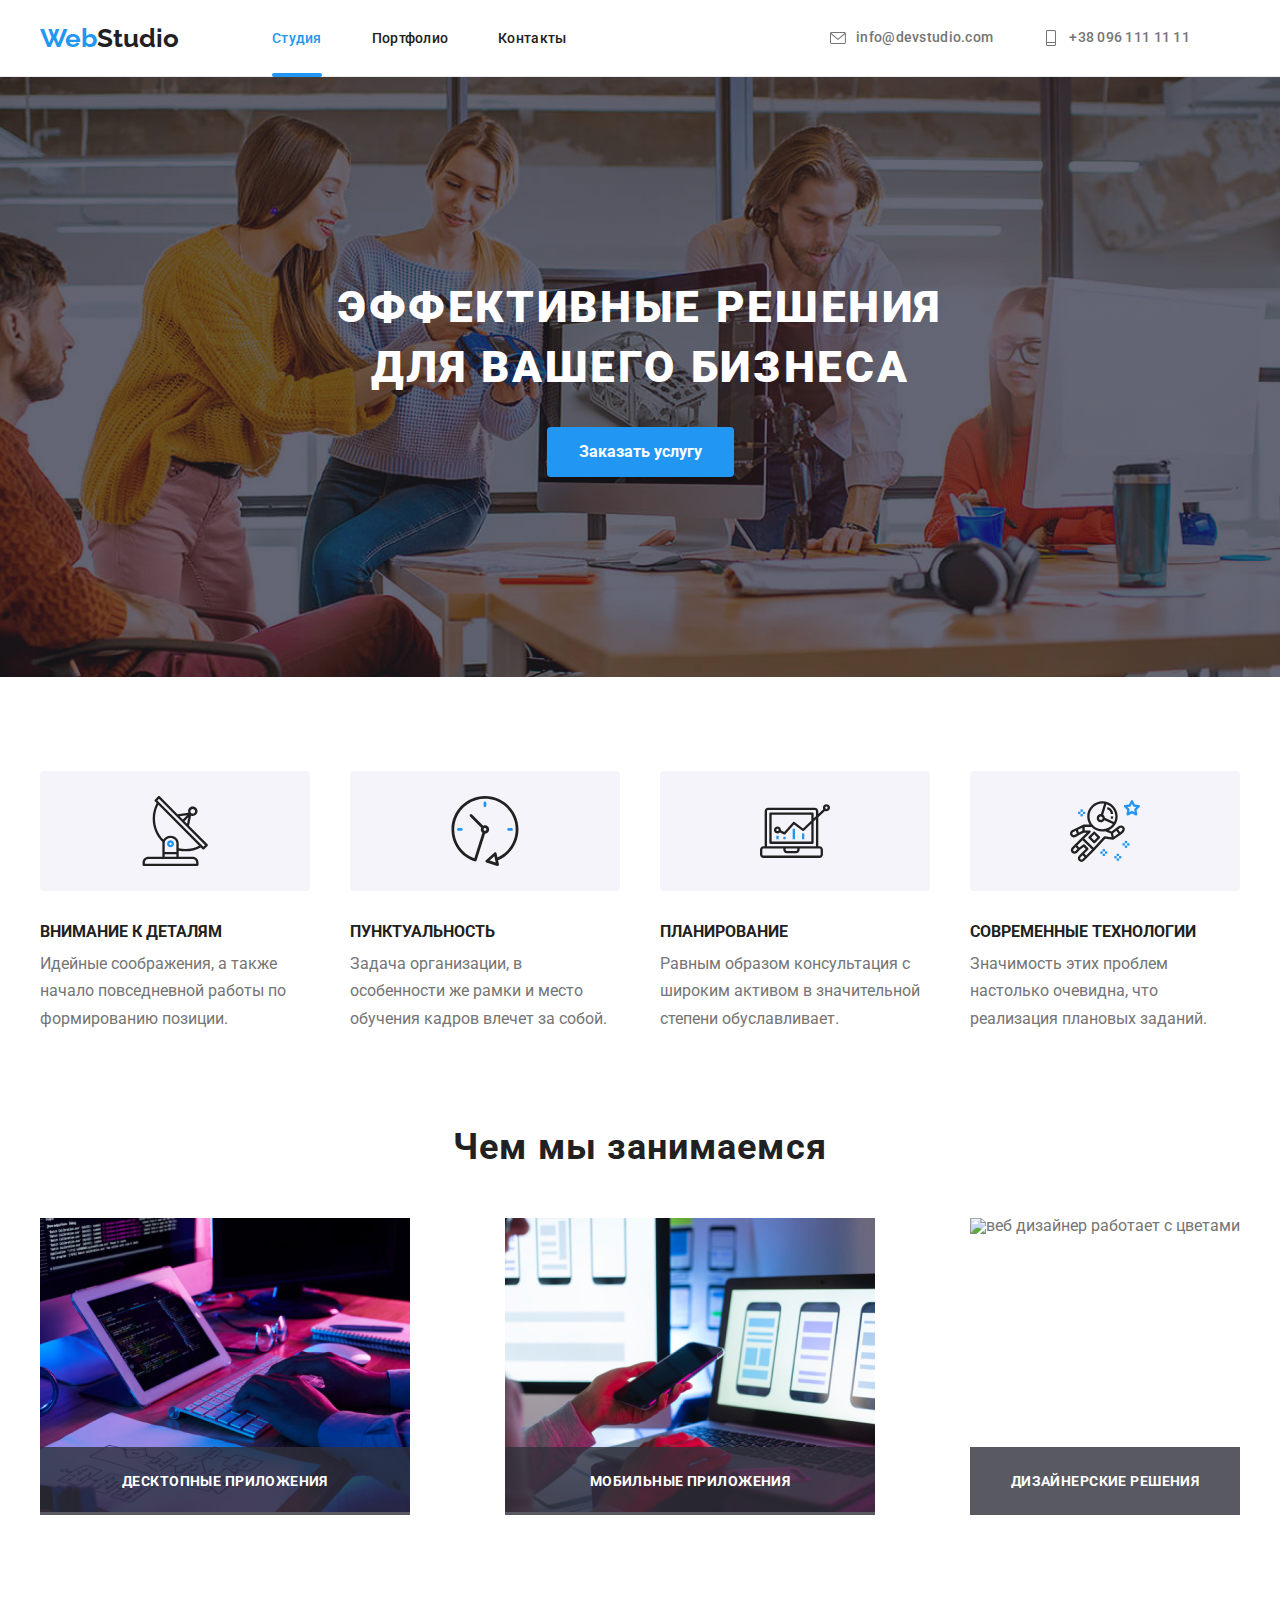
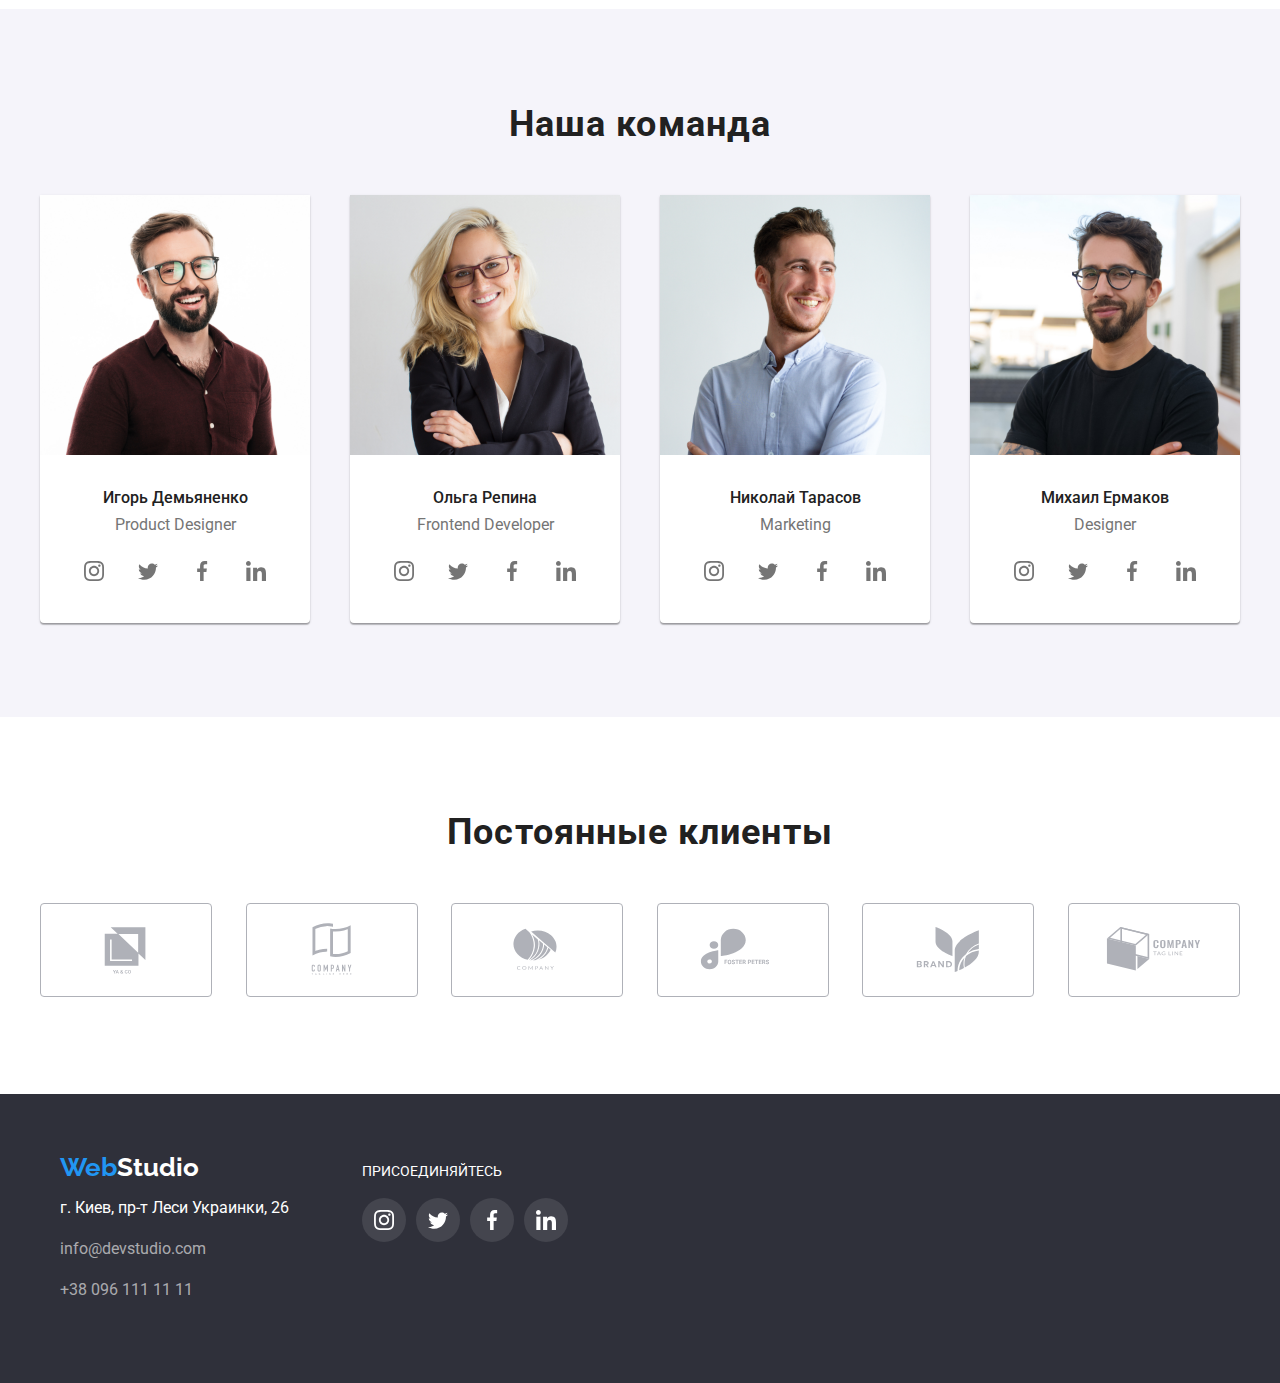
==== index.html @ e2811677 "Initial commit" ====
<!DOCTYPE html>
<html lang="ru">
  <head>
    <meta charset="UTF-8" />
    <meta name="viewport" content="width=device-width, initial-scale=1.0" />
    <title>WebStudio</title>
    <link rel="stylesheet" href="./css/reset.css" />
    <link rel="stylesheet" href="./css/style.css" />
    <link
      href="https://fonts.googleapis.com/css2?family=Raleway:wght@700&display=swap"
      rel="stylesheet"
    />
    <link
      href="https://fonts.googleapis.com/css2?family=Roboto:wght@400;500;700;900&display=swap"
      rel="stylesheet"
    />
  </head>
  <body>
    <!--  HEADER -->
    <header class="header">
      <div class="container">
        <nav class="navigation">
          <a href="./index.html" class="logo"
            >Web<span class="logo-header">Studio</span></a
          >
          <ul class="navigation-menu">
            <li class="menu-item underline">
              <a href="./index.html" class="navigation-menu-link active"
                >Студия</a
              >
            </li>
            <li class="menu-item">
              <a href="./portfolio.html" class="navigation-menu-link"
                >Портфолио</a
              >
            </li>
            <li class="menu-item">
              <a href="" class="navigation-menu-link">Контакты</a>
            </li>
          </ul>
        </nav>
        <div class="contacts">
          <a href="mailto:info@devstudio.com" class="contacts-link">
            <svg class="header-icon">
              <use href="./images/svg/icon/icon.svg#icon-mail"></use>
            </svg>
            info@devstudio.com</a
          >
          <a href="tel:+38 096 111 11 11" class="contacts-link">
            <svg class="header-icon">
              <use href="./images/svg/icon/icon.svg#icon-phone"></use>
            </svg>
            +38 096 111 11 11</a
          >
        </div>
      </div>
    </header>
    <!-- Герой с кнопкой -->
    <main class="main">
      <section class="section-hero">
        <div class="container">
          <h1 class="hero-text">Эффективные решения для вашего бизнеса</h1>
          <button type="button" class="button-hero" data-modal-open>
            Заказать услугу
          </button>
          <div class="backdrop is-hidden" data-modal>
            <div class="modal">
              <div class="modal-close" data-modal-close></div>
            </div>
          </div>
        </div>
      </section>
      <!-- Особенности -->
      <section class="section">
        <div class="container features">
          <h2 class="hide-text">Особенности</h2>
          <ul class="features-list">
            <li class="features-list-item">
              <svg class="features-icon">
                <use
                  href="./images/svg/features/fetures.svg#icon-Anthena"
                ></use>
              </svg>
              <h3 class="features-title">Внимание к деталям</h3>
              <p class="features-text">
                Идейные соображения, а также начало повседневной работы по
                формированию позиции.
              </p>
            </li>
            <li class="features-list-item">
              <svg class="features-icon">
                <use href="./images/svg/features/fetures.svg#icon-clock"></use>
              </svg>
              <h3 class="features-title">Пунктуальность</h3>
              <p class="features-text">
                Задача организации, в особенности же рамки и место обучения
                кадров влечет за собой.
              </p>
            </li>
            <li class="features-list-item">
              <svg class="features-icon">
                <use
                  href="./images/svg/features/fetures.svg#icon-diagram"
                ></use>
              </svg>
              <h3 class="features-title">Планирование</h3>
              <p class="features-text">
                Равным образом консультация с широким активом в значительной
                степени обуславливает.
              </p>
            </li>
            <li class="features-list-item">
              <svg class="features-icon">
                <use
                  href="./images/svg/features/fetures.svg#icon-astronaut"
                ></use>
              </svg>
              <h3 class="features-title">Современные технологии</h3>
              <p class="features-text">
                Значимость этих проблем настолько очевидна, что реализация
                плановых заданий.
              </p>
            </li>
          </ul>
        </div>
      </section>
      <!-- Чем мы занимаемся (3 фото) -->
      <section class="section-business">
        <div class="container">
          <h2 class="section-name">Чем мы занимаемся</h2>
          <ul class="business">
            <li class="business-img">
              <img
                src="./images/Programer.jpg"
                alt="идёт работа програмиста"
                width="370"
              />
              <p class="business-img-design">Десктопные приложения</p>
            </li>
            <li class="business-img">
              <img
                src="./images/UI UX.jpg"
                alt="разработка мобильныx приложений"
                width="370"
              />
              <p class="business-img-design">Мобильные приложения</p>
            </li>
            <li class="business-img">
              <img
                src="./images/веб-дизайн.jpg"
                alt="веб дизайнер работaет с цветами"
                width="370"
              />
              <p class="business-img-design">Дизайнерские решения</p>
            </li>
          </ul>
        </div>
      </section>
      <!-- Наша Команда -->
      <section class="section-team">
        <div class="container">
          <h2 class="section-name">Наша команда</h2>
          <ul class="our-team-list">
            <li class="our-team-item">
              <img
                src="./images/ПростоИгорь.jpg"
                alt="Игорь, продакт дизайнер"
                width="270"
              />
              <div class="our-team-block">
                <h3 class="team-name">Игорь Демьяненко</h3>
                <p>Product Designer</p>
                <ul class="social">
                  <li class="social__item">
                    <a class="social__link" href="#">
                      <svg class="social__icon" width="20" height="20">
                        <use
                          href="./images/svg/socials/socials.svg#icon-inst"
                        ></use>
                      </svg>
                    </a>
                  </li>
                  <li class="social__item">
                    <a class="social__link" href="#">
                      <svg class="social__icon" width="20" height="20">
                        <use
                          href="./images/svg/socials/socials.svg#icon-twit"
                        ></use>
                      </svg>
                    </a>
                  </li>
                  <li class="social__item">
                    <a class="social__link" href="#">
                      <svg class="social__icon" width="20" height="20">
                        <use
                          href="./images/svg/socials/socials.svg#icon-fb"
                        ></use>
                      </svg>
                    </a>
                  </li>
                  <li class="social__item">
                    <a class="social__link" href="#">
                      <svg class="social__icon" width="20" height="20">
                        <use
                          href="./images/svg/socials/socials.svg#icon-in"
                        ></use>
                      </svg>
                    </a>
                  </li>
                </ul>
              </div>
            </li>
            <li class="our-team-item">
              <img
                src="./images/Репина.jpg"
                alt="Ольга, фронтенд разработчик"
                width="270"
              />
              <div class="our-team-block">
                <h3 class="team-name">Ольга Репина</h3>
                <p>Frontend Developer</p>
                <ul class="social">
                  <li class="social__item">
                    <a class="social__link" href="#">
                      <svg class="social__icon" width="20" height="20">
                        <use
                          href="./images/svg/socials/socials.svg#icon-inst"
                        ></use>
                      </svg>
                    </a>
                  </li>
                  <li class="social__item">
                    <a class="social__link" href="#">
                      <svg class="social__icon" width="20" height="20">
                        <use
                          href="./images/svg/socials/socials.svg#icon-twit"
                        ></use>
                      </svg>
                    </a>
                  </li>
                  <li class="social__item">
                    <a class="social__link" href="#">
                      <svg class="social__icon" width="20" height="20">
                        <use
                          href="./images/svg/socials/socials.svg#icon-fb"
                        ></use>
                      </svg>
                    </a>
                  </li>
                  <li class="social__item">
                    <a class="social__link" href="#">
                      <svg class="social__icon" width="20" height="20">
                        <use
                          href="./images/svg/socials/socials.svg#icon-in"
                        ></use>
                      </svg>
                    </a>
                  </li>
                </ul>
              </div>
            </li>
            <li class="our-team-item">
              <img
                src="./images/Тарасов.jpg"
                alt="Николай, маркетолог"
                width="270"
              />
              <div class="our-team-block">
                <h3 class="team-name">Николай Тарасов</h3>
                <p>Marketing</p>
                <ul class="social">
                  <li class="social__item">
                    <a class="social__link" href="#">
                      <svg class="social__icon" width="20" height="20">
                        <use
                          href="./images/svg/socials/socials.svg#icon-inst"
                        ></use>
                      </svg>
                    </a>
                  </li>
                  <li class="social__item">
                    <a class="social__link" href="#">
                      <svg class="social__icon" width="20" height="20">
                        <use
                          href="./images/svg/socials/socials.svg#icon-twit"
                        ></use>
                      </svg>
                    </a>
                  </li>
                  <li class="social__item">
                    <a class="social__link" href="#">
                      <svg class="social__icon" width="20" height="20">
                        <use
                          href="./images/svg/socials/socials.svg#icon-fb"
                        ></use>
                      </svg>
                    </a>
                  </li>
                  <li class="social__item">
                    <a class="social__link" href="#">
                      <svg class="social__icon" width="20" height="20">
                        <use
                          href="./images/svg/socials/socials.svg#icon-in"
                        ></use>
                      </svg>
                    </a>
                  </li>
                </ul>
              </div>
            </li>
            <li class="our-team-item">
              <img
                src="./images/Ерамков.jpg"
                alt="Михаил, дизайнер"
                width="270"
              />
              <div class="our-team-block">
                <h3 class="team-name">Михаил Ермаков</h3>
                <p>Designer</p>
                <ul class="social">
                  <li class="social__item">
                    <a class="social__link" href="#">
                      <svg class="social__icon" width="20" height="20">
                        <use
                          href="./images/svg/socials/socials.svg#icon-inst"
                        ></use>
                      </svg>
                    </a>
                  </li>
                  <li class="social__item">
                    <a class="social__link" href="#">
                      <svg class="social__icon" width="20" height="20">
                        <use
                          href="./images/svg/socials/socials.svg#icon-twit"
                        ></use>
                      </svg>
                    </a>
                  </li>
                  <li class="social__item">
                    <a class="social__link" href="#">
                      <svg class="social__icon" width="20" height="20">
                        <use
                          href="./images/svg/socials/socials.svg#icon-fb"
                        ></use>
                      </svg>
                    </a>
                  </li>
                  <li class="social__item">
                    <a class="social__link" href="#">
                      <svg class="social__icon" width="20" height="20">
                        <use
                          href="./images/svg/socials/socials.svg#icon-in"
                        ></use>
                      </svg>
                    </a>
                  </li>
                </ul>
              </div>
            </li>
          </ul>
        </div>
      </section>

      <!-- Clients -->

      <section class="clients">
        <div class="container">
          <h2 class="section-name">Постоянные клиенты</h2>
          <ul class="clients-list">
            <li class="clients-item">
              <svg class="clients-icon" width="106" height="60">
                <use href="./images/svg/clients/clients.svg#icon-logo-1"></use>
              </svg>
            </li>
            <li class="clients-item">
              <svg class="clients-icon" width="106" height="60">
                <use href="./images/svg/clients/clients.svg#icon-logo-2"></use>
              </svg>
            </li>
            <li class="clients-item">
              <svg class="clients-icon" width="106" height="60">
                <use href="./images/svg/clients/clients.svg#icon-logo-3"></use>
              </svg>
            </li>
            <li class="clients-item">
              <svg class="clients-icon" width="106" height="60">
                <use href="./images/svg/clients/clients.svg#icon-logo-4"></use>
              </svg>
            </li>
            <li class="clients-item">
              <svg class="clients-icon" width="106" height="60">
                <use href="./images/svg/clients/clients.svg#icon-logo-5"></use>
              </svg>
            </li>
            <li class="clients-item">
              <svg class="clients-icon" width="106" height="60">
                <use href="./images/svg/clients/clients.svg#icon-logo-6"></use>
              </svg>
            </li>
          </ul>
        </div>
      </section>
    </main>

    <!-- FOOTER -->
    <footer class="footer">
      <div class="container">
        <div class="footer__insider">
          <div class="footer-addresses">
            <a href="./index.html" class="logo"
              >Web<span class="logo-footer">Studio</span></a
            >
            <address>
              <ul>
                <li>
                  <a href="" class="footer-address"
                    >г. Киев, пр-т Леси Украинки, 26</a
                  >
                  <br />
                </li>
                <li>
                  <a href="mailto:info@devstudio.com" class="footer-contacts"
                    >info@devstudio.com</a
                  >
                  <br />
                </li>
                <li>
                  <a href="tel:+38 096 111 11 11" class="footer-contacts"
                    >+38 096 111 11 11</a
                  >
                  <br />
                </li>
              </ul>
            </address>
          </div>
          <div class="footer-socials">
            <p class="footer-social-text">Присоединяйтесь</p>
            <ul class="social">
              <li class="social__item social__item--footer">
                <a class="social__link social__link--footer" href="#">
                  <svg
                    class="social__icon social__icon--footer"
                    width="20"
                    height="20"
                  >
                    <use
                      href="./images/svg/socials/socials.svg#icon-inst"
                    ></use>
                  </svg>
                </a>
              </li>
              <li class="social__item social__item--footer">
                <a class="social__link social__link--footer" href="#">
                  <svg
                    class="social__icon social__icon--footer"
                    width="20"
                    height="20"
                  >
                    <use
                      href="./images/svg/socials/socials.svg#icon-twit"
                    ></use>
                  </svg>
                </a>
              </li>
              <li class="social__item social__item--footer">
                <a class="social__link social__link--footer" href="#">
                  <svg
                    class="social__icon social__icon--footer"
                    width="20"
                    height="20"
                  >
                    <use href="./images/svg/socials/socials.svg#icon-fb"></use>
                  </svg>
                </a>
              </li>
              <li class="social__item social__item--footer">
                <a class="social__link social__link--footer" href="#">
                  <svg
                    class="social__icon social__icon--footer"
                    width="20"
                    height="20"
                  >
                    <use href="./images/svg/socials/socials.svg#icon-in"></use>
                  </svg>
                </a>
              </li>
            </ul>
          </div>
        </div>
      </div>
    </footer>

    <script src="./js/modal.js"></script>
  </body>
</html>
---- css/style.css ----
/* Сохраняем палитру цветов */

:root {
  --primary-text-color: #757575;
  --title-text-color: #212121;
  --accent-color: #2196f3;
  --background-color: #2f303a;
  --background-team-color: rgba(245, 244, 250, 1);
  --primary-white-color: #ffffff;
  --contacts-text-color: rgba(117, 117, 117, 1);
  --footer-address-color: rgba(255, 255, 255, 0.6);
}

body {
  color: var(--primary-text-color);
  font-family: Roboto, sans-serif;
}

a {
  text-decoration: none;
  color: var(--title-text-color);
}

.container {
  max-width: 1200px;
  margin: 0 auto;
}

.section-name {
  font-family: "Roboto", sans-serif;
  font-weight: 700;
  font-size: 36px;
  line-height: 42px;
  text-align: center;
  letter-spacing: 0.03em;
  color: var(--title-text-color);
  margin-bottom: 50px;
}

/* HEADER */

.header {
  padding: 25px 0px;
}

.header .container {
  display: flex;
  justify-content: space-between;
  align-items: center;
}

.logo {
  font-family: "Raleway", sans-serif;
  font-weight: 700;
  font-size: 26px;
  text-decoration: none;
  margin-right: 93px;
  color: var(--accent-color);
}

.logo-header {
  color: var(--title-text-color);
}

.navigation {
  display: flex;
  align-items: center;
}

.menu-item {
  margin-right: 50px;
}

.navigation-menu {
  display: flex;
  text-decoration: none;
}

.navigation-menu-link {
  font-family: "Roboto", sans-serif;
  font-weight: 500;
  font-size: 14px;
  letter-spacing: 0.02em;
  text-decoration: none;
  color: #212121;
  transition: cubic-bezier(0.4, 0, 0.2, 1);
}

.underline {
  position: relative;
}

.underline::after {
  content: "";
  position: absolute;
  width: 100%;
  height: 4px;
  left: 0px;
  bottom: -31px;
  background: var(--accent-color);
  border-radius: 2px;
}

.navigation-menu-link:hover,
.navigation-menu-link:focus {
  color: #2196f3;
}

.contacts {
  display: flex;
}

.contacts-link {
  font-family: "Roboto", sans-serif;
  font-weight: 500;
  font-size: 14px;
  letter-spacing: 0.02em;
  text-decoration: none;
  color: #757575;
  margin-right: 50px;
  transition: cubic-bezier(0.4, 0, 0.2, 1);
  display: flex;
}

.contacts-link:hover,
.contacts-link:focus {
  color: var(--accent-color);
}

.active {
  color: var(--accent-color);
}

/* SVG */
.header-icon {
  max-height: 16px;
  max-width: 16px;
  fill: var(--primary-text-color);
  margin-right: 10px;
}

.contacts-link:hover .header-icon,
.contacts-link:focus .header-icon {
  fill: var(--accent-color);
}

/* Герой с кнопкой */
.section-hero {
  background-color: #2f303a;
  background: linear-gradient(rgba(47, 48, 58, 0.4), rgba(47, 48, 58, 0.4)),
    url(../images/bg-hero.jpg) center/cover no-repeat;
  text-align: center;
  padding: 200px 0;
}
.hero-text {
  font-family: "Roboto", sans-serif;
  font-weight: 900;
  font-size: 44px;
  line-height: 60px;
  letter-spacing: 0.06em;
  text-transform: uppercase;
  color: rgb(255, 255, 255);
  display: flex;
  max-width: 696px;
  margin: 0 auto;
  justify-content: center;
  margin-bottom: 30px;
}
.button-hero {
  font-family: "Roboto", sans-serif;
  font-weight: 700;
  font-size: 16px;
  line-height: 30px;
  background-color: #2196f3;
  color: #ffffff;
  border-radius: 4px;
  box-shadow: 0px 4px 4px rgba(0, 0, 0, 0.15);
  border: none;
  padding: 10px 32px;
}

/* MODAL */

.backdrop {
  position: fixed;
  display: flex;
  justify-content: center;
  align-items: center;
  top: 0;
  left: 0;
  width: 100%;
  height: 100%;
  background-color: rgba(0, 0, 0, 0.4);
  transition: 0.5s;
}

.modal {
  position: relative;
  width: 528px;
  height: 581px;
  padding: 40px;
  background-color: #fff;
  border-radius: 4px;
}

.modal-close {
  position: absolute;
  top: 8px;
  right: 8px;
  width: 30px;
  height: 30px;
  border: 1px solid rgba(0, 0, 0, 0.1);
  border-radius: 50%;
  cursor: pointer;
}

.modal-close::before,
.modal-close::after {
  content: "";
  position: absolute;
  top: 50%;
  left: 50%;
  width: 15px;
  height: 2px;
  background-color: #000;
  transition: 0.25s;
}

.modal-close::before {
  transform: translate(-50%, -50%) rotate(45deg);
}

.modal-close::after {
  transform: translate(-50%, -50%) rotate(-45deg);
}

.backdrop.is-hidden {
  opacity: 0;
  visibility: hidden;
  pointer-events: none;
}

/* Особенности */

.hide-text {
  display: none;
}

.features {
  padding: 94px 0px;
}

.features-list {
  display: flex;
  box-sizing: border-box;
  justify-content: space-between;
}

.features-title {
  display: flex;
  color: var(--title-text-color);
  font-weight: 700;
  margin-bottom: 10px;
  text-transform: uppercase;
}

.features-text {
  display: flex;
  font-weight: 400;
  max-width: 270px;
  line-height: 1.71;
}

.features-list-item {
  max-width: 270px;
}

/* SVG */

.features-icon {
  max-width: 70px;
  max-height: 70px;
  background-color: var(--background-team-color);
  border-radius: 4px;
  padding: 25px 100px;
  margin-bottom: 30px;
}

/* Чем мы занимаемся (3 фото) */

.section-business {
  padding-bottom: 94px;
}

.business {
  display: flex;
  justify-content: space-between;
  flex-wrap: wrap;
}

.business-img {
  position: relative;
}

.business-img-design {
  position: absolute;
  bottom: 0;
  left: 0;
  width: 100%;
  padding: 27px;
  background-color: rgba(47, 48, 58, 0.8);
  color: var(--primary-white-color);
  text-transform: uppercase;
  font-weight: 700;
  font-size: 14px;
  text-align: center;
  letter-spacing: 0.03em;
}

/* Наша Команда */
.section-team {
  background-color: var(--background-team-color);
  padding: 94px 0;
}

.our-team-list {
  display: flex;
  justify-content: space-between;
}

.our-team-item {
  background-color: var(--primary-white-color);
  box-shadow: 0px 1px 3px rgba(0, 0, 0, 0.12), 0px 1px 1px rgba(0, 0, 0, 0.14),
    0px 2px 1px rgba(0, 0, 0, 0.2);
  border-radius: 0px 0px 4px 4px;
}

.our-team-block {
  padding: 30px 32px;
  text-align: center;
}
.team-name {
  font-weight: 500;
  font-size: 16px;
  line-height: 19px;
  color: var(--title-text-color);
  margin-bottom: 10px;
}

/* SVG */

.social {
  display: flex;
  justify-content: space-between;
  margin-top: 16px;
}

.social__link {
  width: 44px;
  height: 44px;
  border-radius: 50%;
  display: flex;
  justify-content: center;
  align-items: center;
  transition: cubic-bezier(0.4, 0, 0.2, 1);
}

.social__link:hover {
  background-color: var(--accent-color);
}

.social__item:hover .social__icon {
  fill: var(--primary-white-color);
}

.social__icon {
  fill: var(--primary-text-color);
  transition: 0.4s;
}

/* Clients */

.clients {
  padding: 94px 0;
}

.clients-list {
  display: flex;
  justify-content: space-between;
}

.clients-icon {
  padding: 16px 32px;
  border: 1px solid #afb1b8;
  border-radius: 4px;
  fill: #afb1b8;
  transition: cubic-bezier(0.4, 0, 0.2, 1);
}

.clients-icon:hover {
  border-color: var(--accent-color);
  fill: var(--accent-color);
}

/* FOOTER */

.footer {
  background-color: var(--background-color);
  max-width: 1600px;
  padding: 60px;
}

.logo-footer {
  color: var(--primary-white-color);
}

.footer-address {
  display: block;
  color: var(--primary-white-color);
  margin-bottom: 9px;
  margin-top: 20px;
}

.footer-contacts {
  display: block;
  color: var(--footer-address-color);
  margin-bottom: 9px;
}

/* SVG */

.social__icon--footer {
  fill: var(--primary-white-color);
}

.footer-socials {
  max-width: 206px;
}

.footer__insider {
  display: flex;
  align-items: baseline;
}

.footer-addresses {
  margin-right: 70px;
}

.footer-social-text {
  margin-bottom: 20px;
  color: var(--primary-white-color);
  text-transform: uppercase;
  font-size: 14px;
}

.social__link--footer {
  background: rgba(255, 255, 255, 0.1);
}

.social__item--footer:not(:last-child) {
  margin-right: 10px;
}

/* PORTFOLIO!!!! */

.header {
  border-bottom: 1px solid #ececec;
}

.filter-button-list {
  display: flex;
  justify-content: center;
}

.project {
  padding: 94px 0;
}

.filter-button:hover,
.filter-button:focus {
  background-color: var(--accent-color);
  color: var(--primary-white-color);
  box-shadow: 0px 3px 1px rgba(0, 0, 0, 0.1), 0px 1px 2px rgba(0, 0, 0, 0.08),
    0px 2px 2px rgba(0, 0, 0, 0.12);
}

.filter-button {
  margin: 0 4px;
  background: var(--background-team-color);
  border-radius: 4px;
  padding: 6px 22px;
  border: none;
}

.filter-button {
  font-size: 16px;
  font-weight: 500;
  line-height: 26px;
}

/* list of cells */

.portfolio-unit {
  padding: 20px 24px;
}

.portfolio-name {
  font-weight: 700;
  font-size: 18px;
  line-height: 36px;
  letter-spacing: 0.06;
  color: var(--title-text-color);
  text-align: left;
}
.portfolio-text {
  font-size: 16px;
  line-height: 30px;
  letter-spacing: 0.03em;
  margin-bottom: 20px;
  text-align: left;
}
.portfolio-list {
  display: flex;
  justify-content: space-between;
  flex-wrap: wrap;
}
.portfolio-item {
  position: relative;
  margin-top: 30px;
  border: 1px solid rgba(238, 238, 238, 1);
  max-width: 370px;
}

.item-img {
  position: relative;
  overflow: hidden;
}

.item-img-capture {
  position: absolute;
  display: flex;
  align-items: center;
  top: 100%;
  left: 0;
  width: 100%;
  height: 100%;
  padding: 24px;
  background-color: rgba(33, 150, 243, 0.9);
  transition: 250ms;
}

.item-img-capture-text {
  font-weight: 400;
  font-size: 18px;
  letter-spacing: 0.03em;
  color: var(--primary-white-color);
}

.item:hover .item-img-capture {
  top: 0%;
}
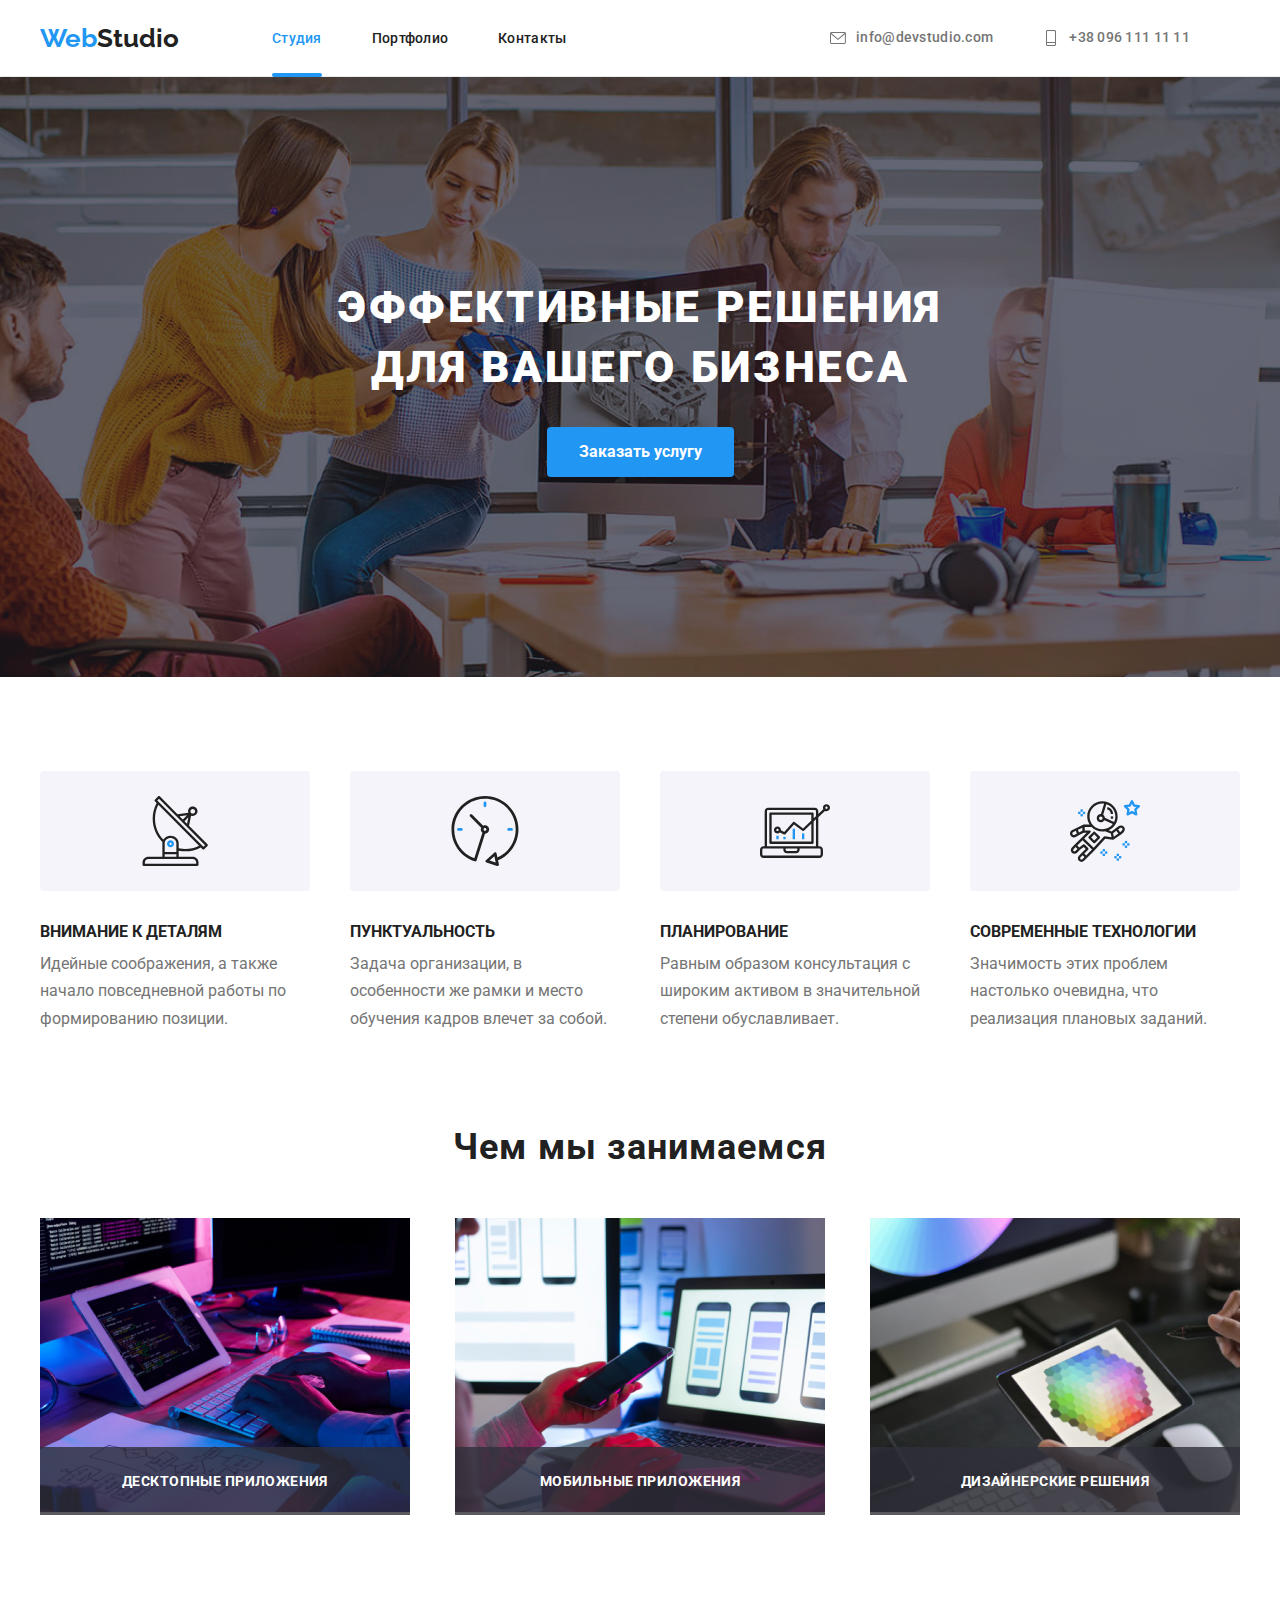
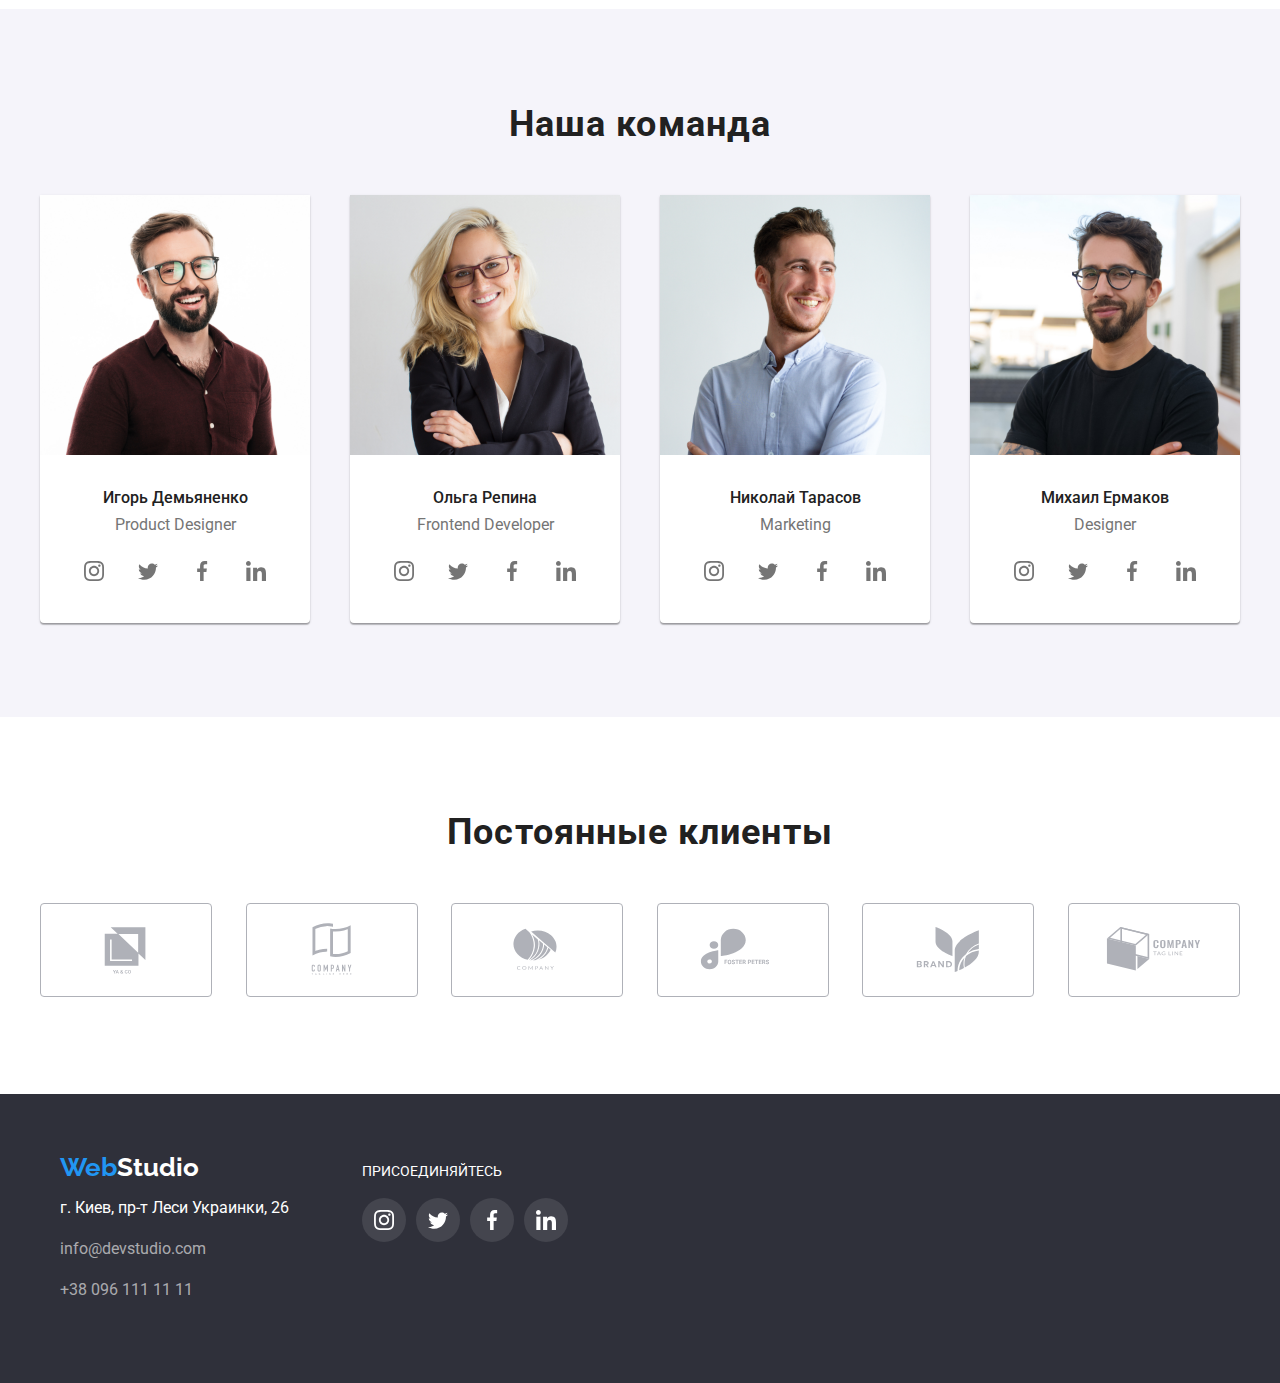
==== commit 4a674a2d: "first upload" ====
--- a/index.html
+++ b/index.html
@@ -66,6 +66,89 @@
           <div class="backdrop is-hidden" data-modal>
             <div class="modal">
               <div class="modal-close" data-modal-close></div>
+              <!-- ------FORM----- -->
+              <div class="contact-us-container">
+                <form class="form" action="">
+                  <p class="contact-us-text">
+                    Оставьте свои данные, мы вам перезвоним
+                  </p>
+                  <label class="form-label" for="contact-us-name">Имя</label>
+                  <div class="form-input">
+                    <input
+                      type="text"
+                      name="username"
+                      id="contact-us-name"
+                      class="contact-us-input"
+                    />
+                    <svg class="form-input-svg">
+                      <use
+                        href="./images/svg/form-svg/form.svg#icon-person"
+                      ></use>
+                    </svg>
+                  </div>
+                  <label class="form-label" for="contact-us-tel">Телефон</label>
+                  <div class="form-input">
+                    <input
+                      type="tel"
+                      name="tel"
+                      id="contact-us-tel"
+                      class="contact-us-input"
+                    />
+                    <svg class="form-input-svg">
+                      <use
+                        href="./images/svg/form-svg/form.svg#icon-phone"
+                      ></use>
+                    </svg>
+                  </div>
+                  <label class="form-label" for="contact-us-email">Почта</label>
+                  <div class="form-input">
+                    <input
+                      type="email"
+                      name="email"
+                      id="contact-us-email"
+                      class="contact-us-input"
+                    />
+                    <svg class="form-input-svg">
+                      <use
+                        href="./images/svg/form-svg/form.svg#icon-email"
+                      ></use>
+                    </svg>
+                  </div>
+                  <label class="form-label" for="">Комментарий</label>
+                  <textarea
+                    name="feedback"
+                    id="contact-us-feedback"
+                    rows="7"
+                    placeholder="Введите текст"
+                    class="contact-us-textarea"
+                  ></textarea>
+                  <label
+                    for="contact-us-checkbox"
+                    class="contact-us-checkbox-label"
+                  >
+                    <input
+                      type="checkbox"
+                      class="contact-us-checkbox-item"
+                      name="checkbox"
+                      id="contact-us-checkbox"
+                    />
+                    <span class="contact-us-checkbox-checkmark">
+                      <svg class="contact-us-checkbox-icon">
+                        <use
+                          href="./images/svg/form-svg/form.svg#form-svg"
+                        ></use>
+                      </svg>
+                    </span>
+                    Согласен с обработкой данных
+                    <a href="" class="contact-us-checkbox-link"
+                      >Условия договора</a
+                    >
+                  </label>
+                  <div class="contact-us-button">
+                    <button class="button-hero">Отправить</button>
+                  </div>
+                </form>
+              </div>
             </div>
           </div>
         </div>
@@ -147,7 +230,7 @@
             </li>
             <li class="business-img">
               <img
-                src="./images/веб-дизайн.jpg"
+                src="./images/web-design.jpg"
                 alt="веб дизайнер работaет с цветами"
                 width="370"
               />
--- a/css/style.css
+++ b/css/style.css
@@ -83,7 +83,7 @@
   letter-spacing: 0.02em;
   text-decoration: none;
   color: #212121;
-  transition: cubic-bezier(0.4, 0, 0.2, 1);
+  transition: 250ms cubic-bezier(0.4, 0, 0.2, 1);
 }
 
 .underline {
@@ -118,7 +118,7 @@
   text-decoration: none;
   color: #757575;
   margin-right: 50px;
-  transition: cubic-bezier(0.4, 0, 0.2, 1);
+  transition: 250ms cubic-bezier(0.4, 0, 0.2, 1);
   display: flex;
 }
 
@@ -137,6 +137,7 @@
   max-width: 16px;
   fill: var(--primary-text-color);
   margin-right: 10px;
+  transition: 250ms cubic-bezier(0.4, 0, 0.2, 1);
 }
 
 .contacts-link:hover .header-icon,
@@ -177,6 +178,7 @@
   box-shadow: 0px 4px 4px rgba(0, 0, 0, 0.15);
   border: none;
   padding: 10px 32px;
+  max-width: 200px;
 }
 
 /* MODAL */
@@ -191,13 +193,13 @@
   width: 100%;
   height: 100%;
   background-color: rgba(0, 0, 0, 0.4);
-  transition: 0.5s;
+  transition: 250ms cubic-bezier(0.4, 0, 0.2, 1);
+  z-index: 100;
 }
 
 .modal {
   position: relative;
   width: 528px;
-  height: 581px;
   padding: 40px;
   background-color: #fff;
   border-radius: 4px;
@@ -223,7 +225,7 @@
   width: 15px;
   height: 2px;
   background-color: #000;
-  transition: 0.25s;
+  transition: 250ms cubic-bezier(0.4, 0, 0.2, 1);
 }
 
 .modal-close::before {
@@ -238,6 +240,140 @@
   opacity: 0;
   visibility: hidden;
   pointer-events: none;
+}
+
+/* ------FORM----- */
+
+.form {
+  display: flex;
+  flex-direction: column;
+  text-align: initial;
+}
+
+.form-input {
+  position: relative;
+  margin-bottom: 10px;
+  outline: none;
+}
+
+.form-input-svg {
+  height: 15px;
+  width: 15px;
+  fill: black;
+  position: absolute;
+  top: 14px;
+  left: 15px;
+  transition: 250ms cubic-bezier(0.4, 0, 0.2, 1);
+}
+
+
+.contact-us-text {
+  text-align: center;
+  font-weight: 700;
+  font-size: 20px;
+  line-height: 23px;
+  color: var(--title-text-color);
+  margin-bottom: 12px;
+}
+
+.form-label {
+  margin-bottom: 4px;
+  font-weight: 400;
+  font-size: 12px;
+  line-height: 14px;
+  margin-bottom: 4px;
+}
+
+.form-input:focus-within .form-input-svg {
+  fill: var(--accent-color);
+}
+
+.contact-us-input {
+border: 1px solid rgba(33, 33, 33, 0.2);
+box-sizing: border-box;
+border-radius: 4px;
+height: 40px;
+width: 100%;
+padding: 12px 12px 12px 42px;
+outline: none;
+transition: 250ms cubic-bezier(0.4, 0, 0.2, 1);
+}
+
+.contact-us-input:focus {
+  border-color: var(--accent-color);
+}
+
+.contact-us-textarea {
+  border: 1px solid rgba(33, 33, 33, 0.2);
+  box-sizing: border-box;
+  border-radius: 4px;
+  resize: none;
+  height: 120px;
+  padding: 12px 16px;
+  outline: none;
+  transition: 250ms cubic-bezier(0.4, 0, 0.2, 1);
+  margin-bottom: 20px;
+}
+
+.contact-us-textarea:focus {
+  border-color: var(--accent-color);
+}
+
+.contact-us-checkbox-label {
+  position: relative;
+  font-family: Roboto, sans-serif;
+  font-size: 14px;
+  margin-bottom: 15px;
+  padding-left: 30px;
+  user-select: none;
+  color: gray;
+  margin-bottom: 30px;
+}
+
+.contact-us-checkbox-checkmark {
+  position: absolute;
+  top: 5px;
+  left: 0;
+  width: 16px;
+  height: 16px;
+  border: 2px solid var(--title-text-color);
+  border-radius: 3px;
+}
+
+.contact-us-checkbox-icon {
+  position: absolute;
+  width: 11px;
+  height: 8px;
+  top: 2px;
+  left: 0px;
+  fill: transparent;
+}
+
+.contact-us-checkbox-item:checked~.contact-us-checkbox-checkmark {
+  background-color: var(--accent-color);
+  
+}
+
+.contact-us-checkbox-item:checked~.contact-us-checkbox-checkmark>.contact-us-checkbox-icon {
+  fill: var(--primary-white-color);
+}
+
+.contact-us-checkbox-item {
+  position: absolute;
+  width: 0;
+  height: 0;
+  z-index: -1;
+}
+
+.contact-us-checkbox-link {
+  color: var(--accent-color);
+  text-decoration: underline;
+}
+
+
+.contact-us-button {
+  display: flex;
+  justify-content: center;
 }
 
 /* Особенности */
@@ -355,6 +491,10 @@
   margin-top: 16px;
 }
 
+.social__item {
+  transition: 250ms cubic-bezier(0.4, 0, 0.2, 1);
+}
+
 .social__link {
   width: 44px;
   height: 44px;
@@ -362,7 +502,7 @@
   display: flex;
   justify-content: center;
   align-items: center;
-  transition: cubic-bezier(0.4, 0, 0.2, 1);
+  transition: 250ms cubic-bezier(0.4, 0, 0.2, 1);
 }
 
 .social__link:hover {
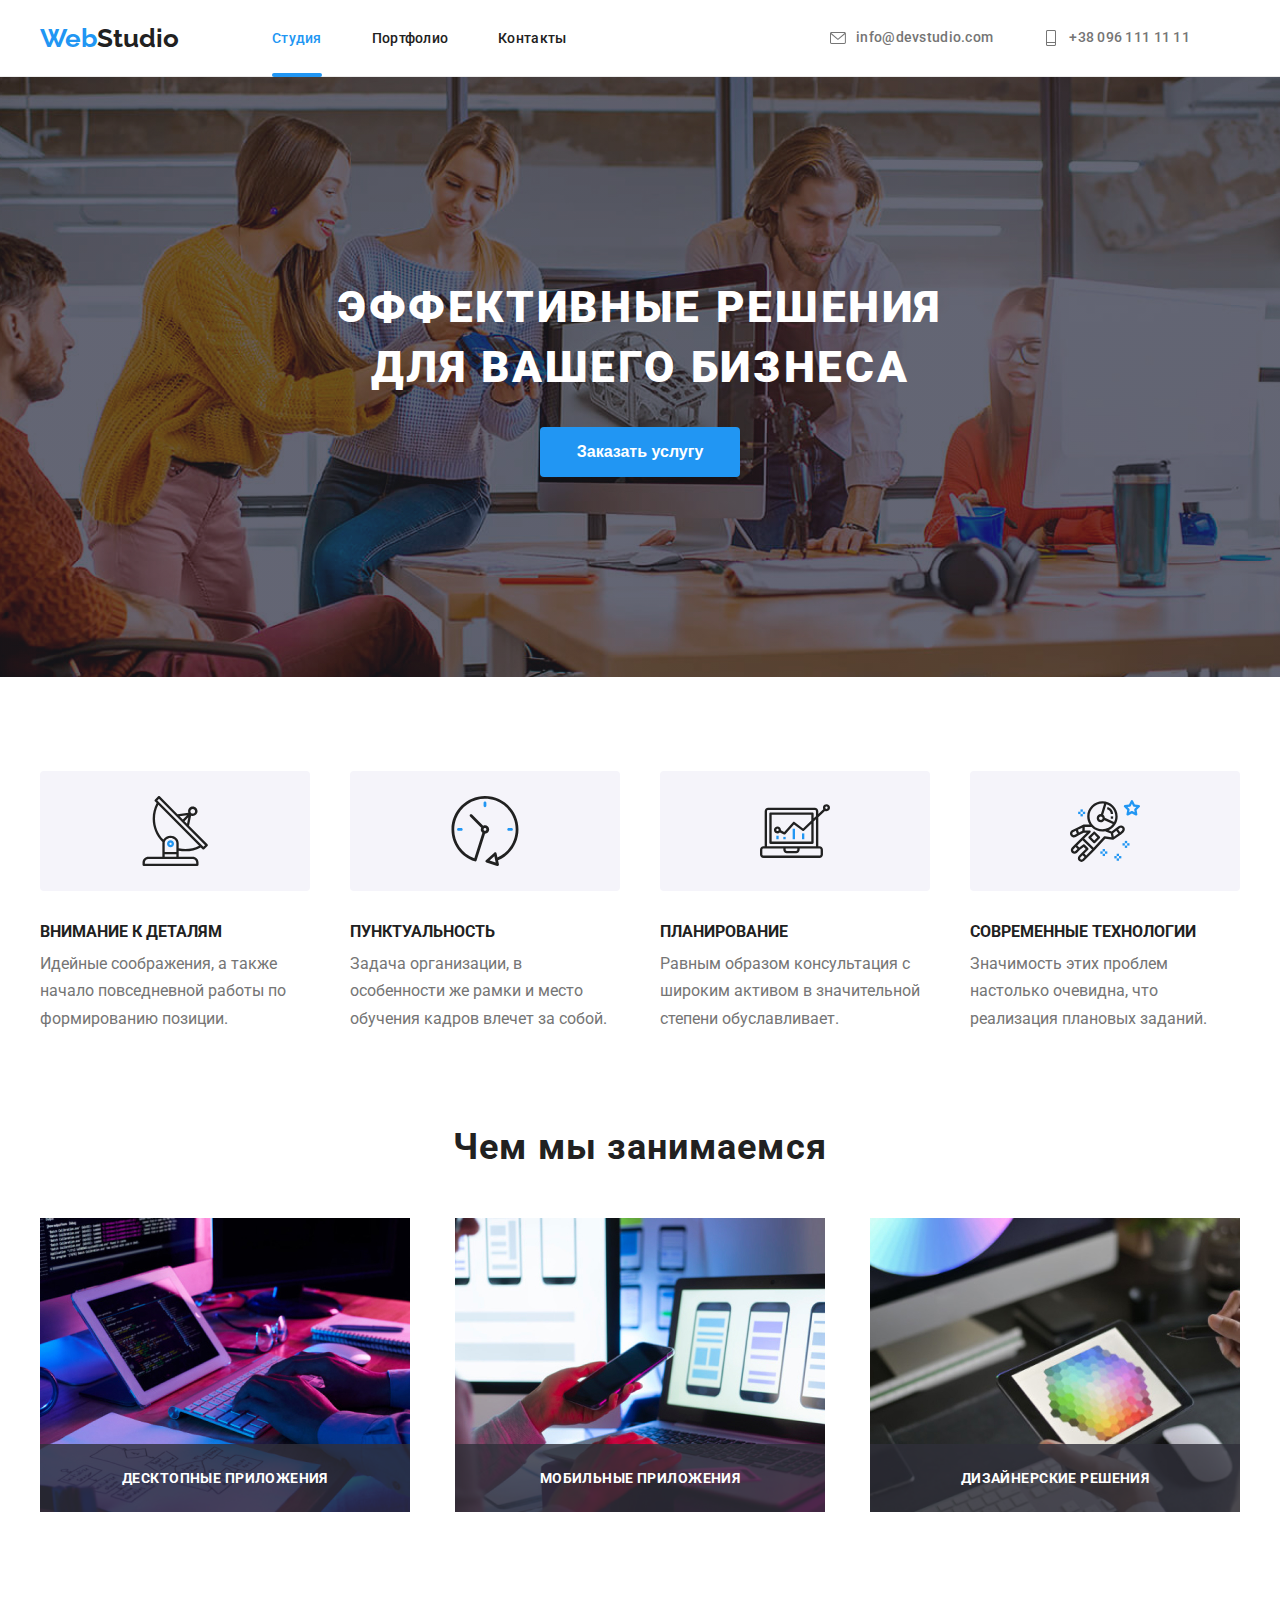
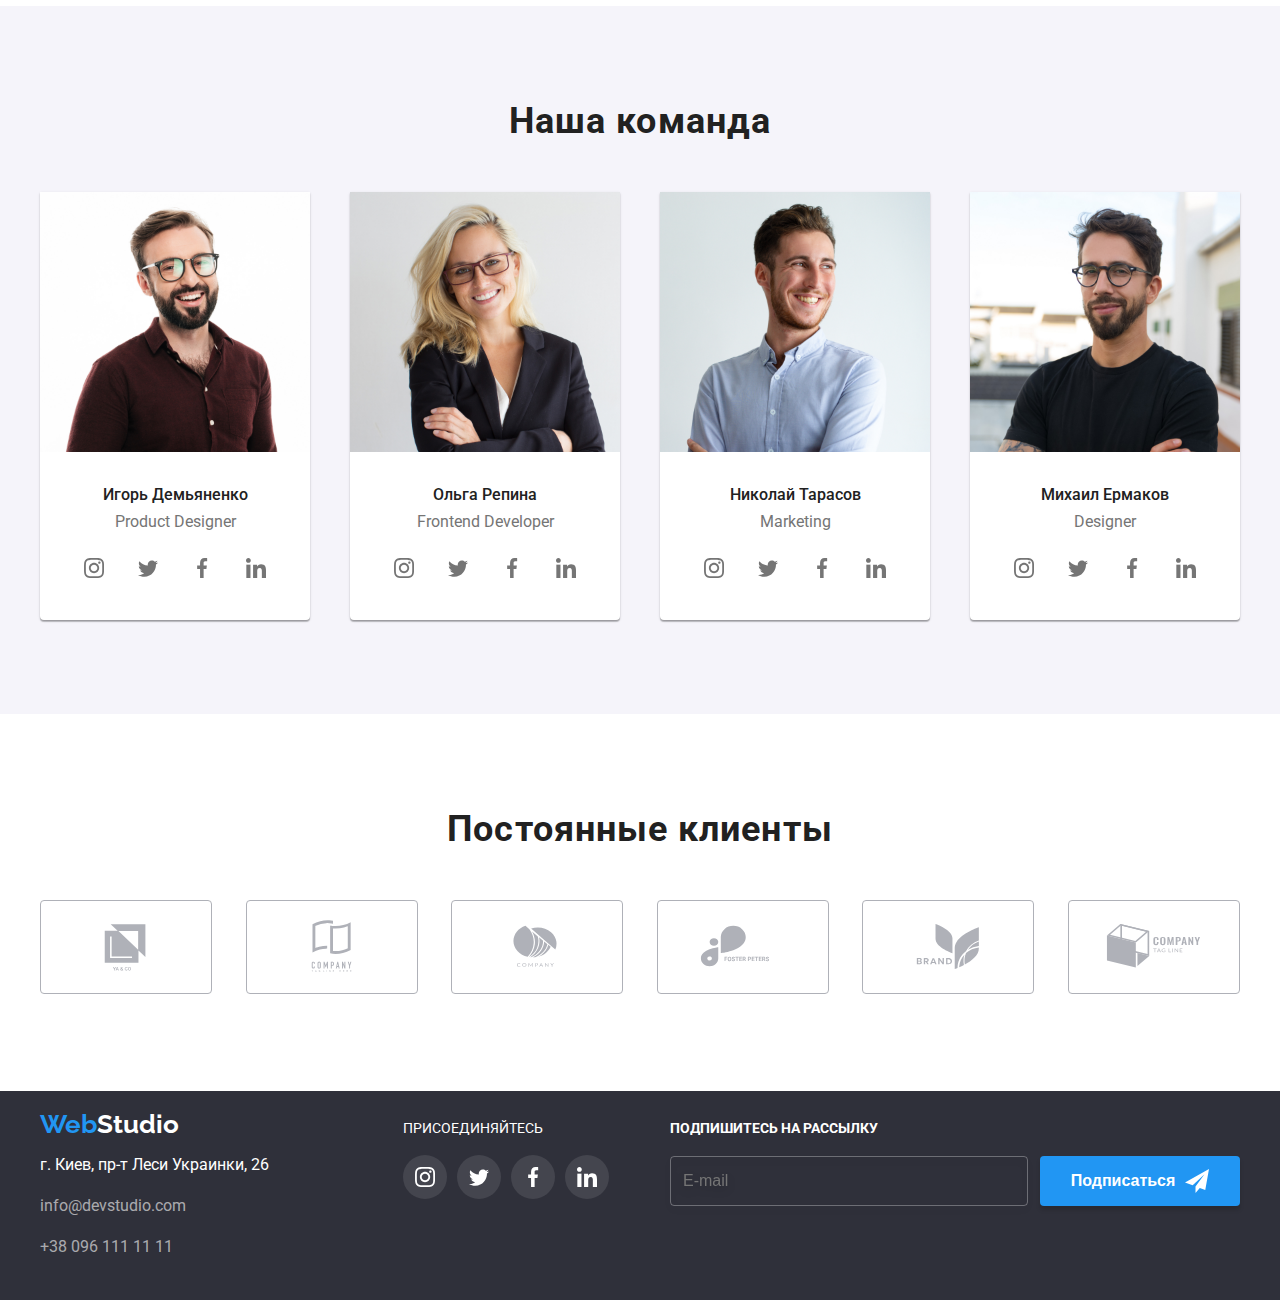
==== commit dee537c8: "finalized version" ====
--- a/index.html
+++ b/index.html
@@ -60,7 +60,7 @@
       <section class="section-hero">
         <div class="container">
           <h1 class="hero-text">Эффективные решения для вашего бизнеса</h1>
-          <button type="button" class="button-hero" data-modal-open>
+          <button type="button" class="button button__hero" data-modal-open>
             Заказать услугу
           </button>
           <div class="backdrop is-hidden" data-modal>
@@ -139,14 +139,14 @@
                         ></use>
                       </svg>
                     </span>
-                    Согласен с обработкой данных
-                    <a href="" class="contact-us-checkbox-link"
-                      >Условия договора</a
-                    >
+                    <p class="contact-us-checkbox-text">
+                      Соглашаюсь с рассылкой и принимаю
+                      <a href="" class="contact-us-checkbox-link"
+                        >Условия договора</a
+                      >
+                    </p>
                   </label>
-                  <div class="contact-us-button">
-                    <button class="button-hero">Отправить</button>
-                  </div>
+                  <button class="button form__button">Отправить</button>
                 </form>
               </div>
             </div>
@@ -154,8 +154,8 @@
         </div>
       </section>
       <!-- Особенности -->
-      <section class="section">
-        <div class="container features">
+      <section class="section-features">
+        <div class="container">
           <h2 class="hide-text">Особенности</h2>
           <ul class="features-list">
             <li class="features-list-item">
@@ -487,7 +487,7 @@
 
     <!-- FOOTER -->
     <footer class="footer">
-      <div class="container">
+      <div class="container footer-container">
         <div class="footer__insider">
           <div class="footer-addresses">
             <a href="./index.html" class="logo"
@@ -569,6 +569,27 @@
               </li>
             </ul>
           </div>
+          <div class="sign-up-footer">
+            <h3 class="sign-up-footer-label">Подпишитесь на рассылку</h3>
+            <form class="form-footer" action="">
+              <label for="form-footer-input"></label>
+              <input
+                class="form-footer-input"
+                type="email"
+                name="email"
+                id="form-footer-input"
+                placeholder="E-mail"
+              />
+              <button class="button button__footer" type="submit">
+                Подписаться
+                <svg class="footer-btn-svg">
+                  <use
+                    href="./images/svg/footer-sub-svg/footer-sub.svg#icon-icon-send"
+                  ></use>
+                </svg>
+              </button>
+            </form>
+          </div>
         </div>
       </div>
     </footer>
--- a/css/style.css
+++ b/css/style.css
@@ -167,8 +167,7 @@
   justify-content: center;
   margin-bottom: 30px;
 }
-.button-hero {
-  font-family: "Roboto", sans-serif;
+.button {
   font-weight: 700;
   font-size: 16px;
   line-height: 30px;
@@ -177,8 +176,15 @@
   border-radius: 4px;
   box-shadow: 0px 4px 4px rgba(0, 0, 0, 0.15);
   border: none;
-  padding: 10px 32px;
-  max-width: 200px;
+  padding: 10px;
+  width: 200px;
+  display: flex;
+  align-items: center;
+  justify-content: center;
+}
+
+.button__hero {
+  display: inline-block;
 }
 
 /* MODAL */
@@ -234,6 +240,11 @@
 
 .modal-close::after {
   transform: translate(-50%, -50%) rotate(-45deg);
+}
+
+.modal-close:hover::before,
+.modal-close:hover::after {
+  background-color: var(--accent-color);
 }
 
 .backdrop.is-hidden {
@@ -304,11 +315,14 @@
 }
 
 .contact-us-textarea {
+  font-family: 'Roboto' sans-serif;
+  font-weight: 400;
   border: 1px solid rgba(33, 33, 33, 0.2);
   box-sizing: border-box;
   border-radius: 4px;
   resize: none;
   height: 120px;
+  width: 100%;
   padding: 12px 16px;
   outline: none;
   transition: 250ms cubic-bezier(0.4, 0, 0.2, 1);
@@ -323,16 +337,15 @@
   position: relative;
   font-family: Roboto, sans-serif;
   font-size: 14px;
-  margin-bottom: 15px;
-  padding-left: 30px;
+  padding-left: 24px;
   user-select: none;
   color: gray;
-  margin-bottom: 30px;
+  margin: 0 auto 30px;
 }
 
 .contact-us-checkbox-checkmark {
   position: absolute;
-  top: 5px;
+  top: 0;
   left: 0;
   width: 16px;
   height: 16px;
@@ -351,11 +364,12 @@
 
 .contact-us-checkbox-item:checked~.contact-us-checkbox-checkmark {
   background-color: var(--accent-color);
-  
+  border: 2px solid var(--accent-color);
 }
 
 .contact-us-checkbox-item:checked~.contact-us-checkbox-checkmark>.contact-us-checkbox-icon {
   fill: var(--primary-white-color);
+
 }
 
 .contact-us-checkbox-item {
@@ -367,13 +381,11 @@
 
 .contact-us-checkbox-link {
   color: var(--accent-color);
-  text-decoration: underline;
-}
-
-
-.contact-us-button {
-  display: flex;
-  justify-content: center;
+  text-decoration: underline; 
+}
+
+.form__button {
+  align-self: center;
 }
 
 /* Особенности */
@@ -382,7 +394,7 @@
   display: none;
 }
 
-.features {
+.section-features {
   padding: 94px 0px;
 }
 
@@ -436,6 +448,7 @@
 
 .business-img {
   position: relative;
+  height: 294px;
 }
 
 .business-img-design {
@@ -547,7 +560,7 @@
 .footer {
   background-color: var(--background-color);
   max-width: 1600px;
-  padding: 60px;
+  padding: 20px;
 }
 
 .logo-footer {
@@ -580,6 +593,7 @@
 .footer__insider {
   display: flex;
   align-items: baseline;
+  justify-content: space-between;
 }
 
 .footer-addresses {
@@ -599,6 +613,58 @@
 
 .social__item--footer:not(:last-child) {
   margin-right: 10px;
+}
+
+/* FORM footer */
+
+.sign-up-footer {
+  max-width: 570px;
+}
+
+.form-footer {
+  display: flex;
+}
+
+.sign-up-footer-label{
+  font-weight: 700;
+  font-size: 14px;
+  line-height: 16px;
+  text-transform: uppercase;
+  color: var(--primary-white-color);
+  margin-bottom: 20px;
+}
+
+.form-footer-input {
+  font-size: 16px;
+  width: 358px;
+  height: 50px;
+  padding: 12px;
+  background-color: transparent;
+  border: 1px solid rgba(255, 255, 255, 0.3);
+  box-sizing: border-box;
+  filter: drop-shadow(0px 4px 4px rgba(0, 0, 0, 0.15));
+  border-radius: 4px;
+}
+
+.button__footer {
+  font-weight: 700;
+  font-size: 16px;
+  text-align: left;
+  padding: 10px 28px;
+  width: 200px;
+  height: 50px;
+  color: var(--primary-white-color);
+  background-color: var(--accent-color);
+  border: none;
+  border-radius: 4px;
+  margin-left: 12px;
+}
+
+.footer-btn-svg {
+  width: 24px;
+  height: 24px;
+  padding-left: 10px;
+  fill: var(--primary-white-color);
 }
 
 /* PORTFOLIO!!!! */
@@ -656,7 +722,6 @@
   font-size: 16px;
   line-height: 30px;
   letter-spacing: 0.03em;
-  margin-bottom: 20px;
   text-align: left;
 }
 .portfolio-list {
@@ -693,6 +758,7 @@
   font-weight: 400;
   font-size: 18px;
   letter-spacing: 0.03em;
+  line-height: 28px;
   color: var(--primary-white-color);
 }
 
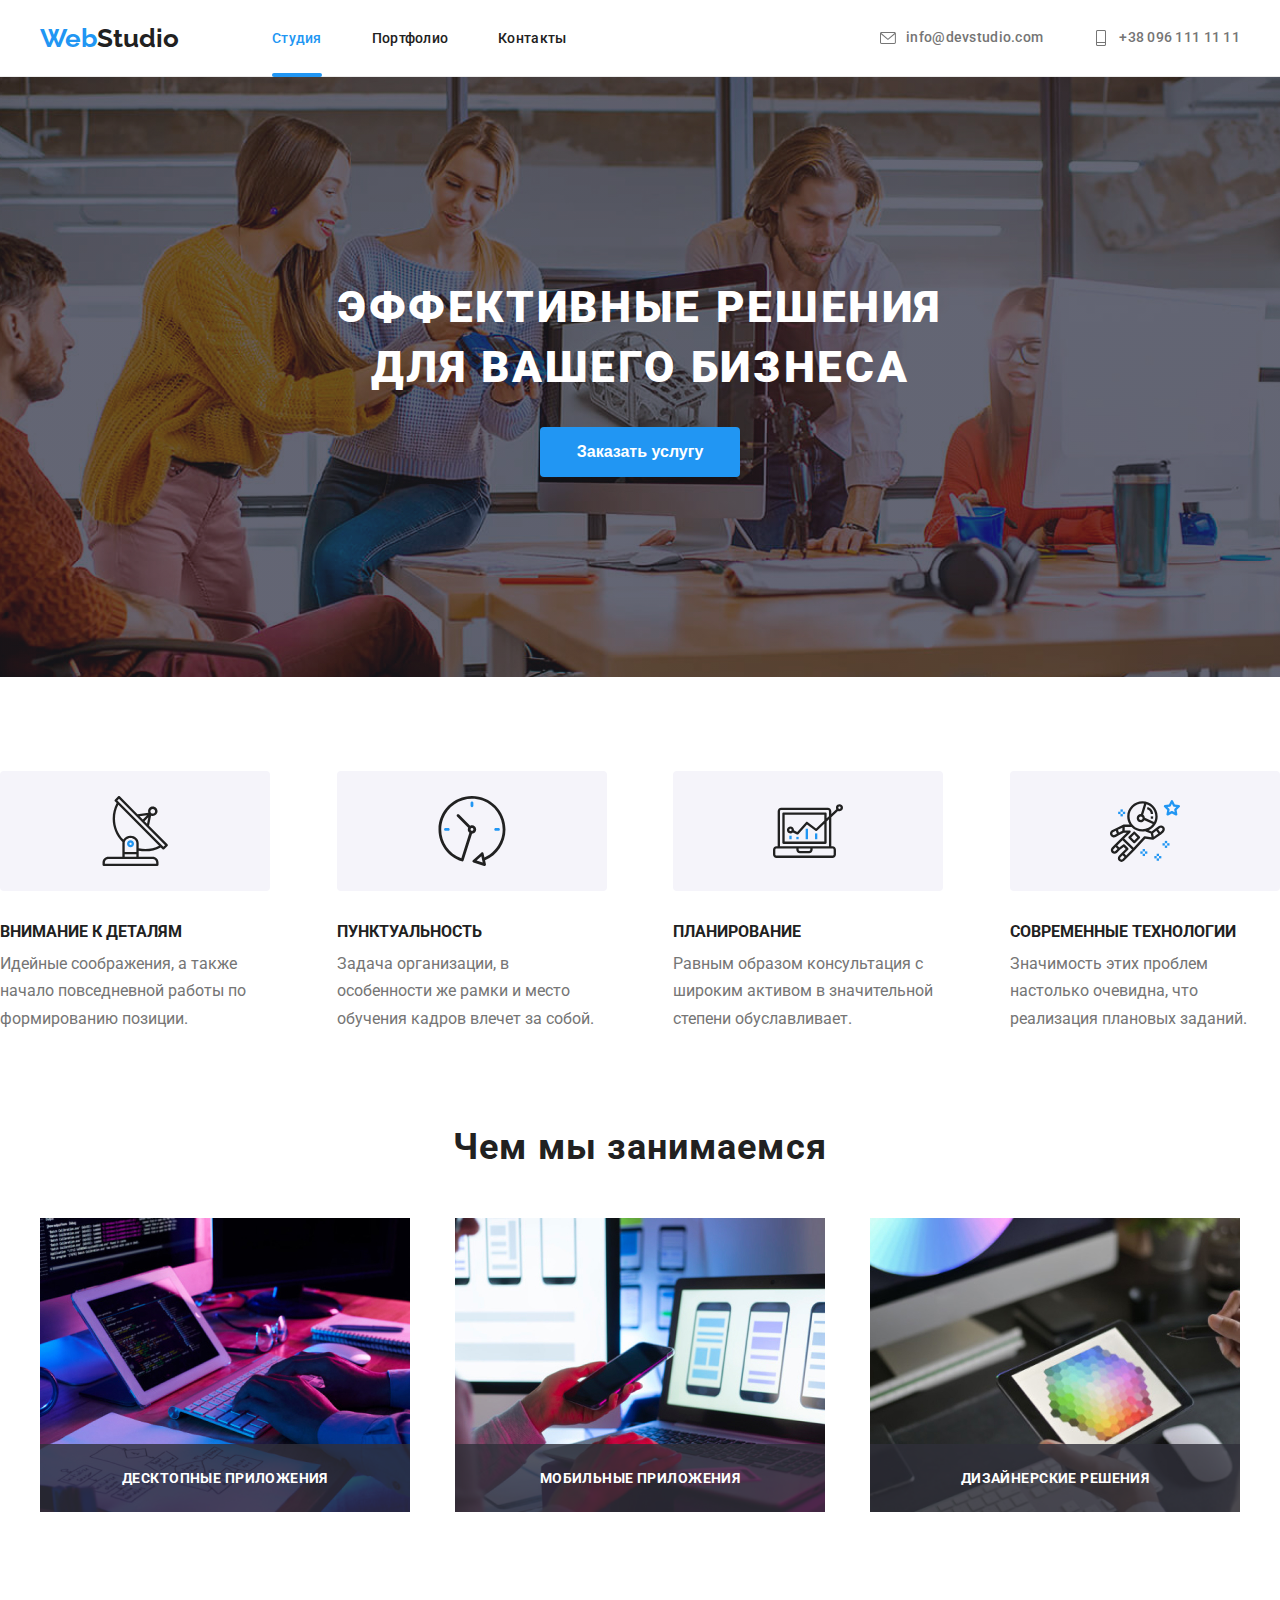
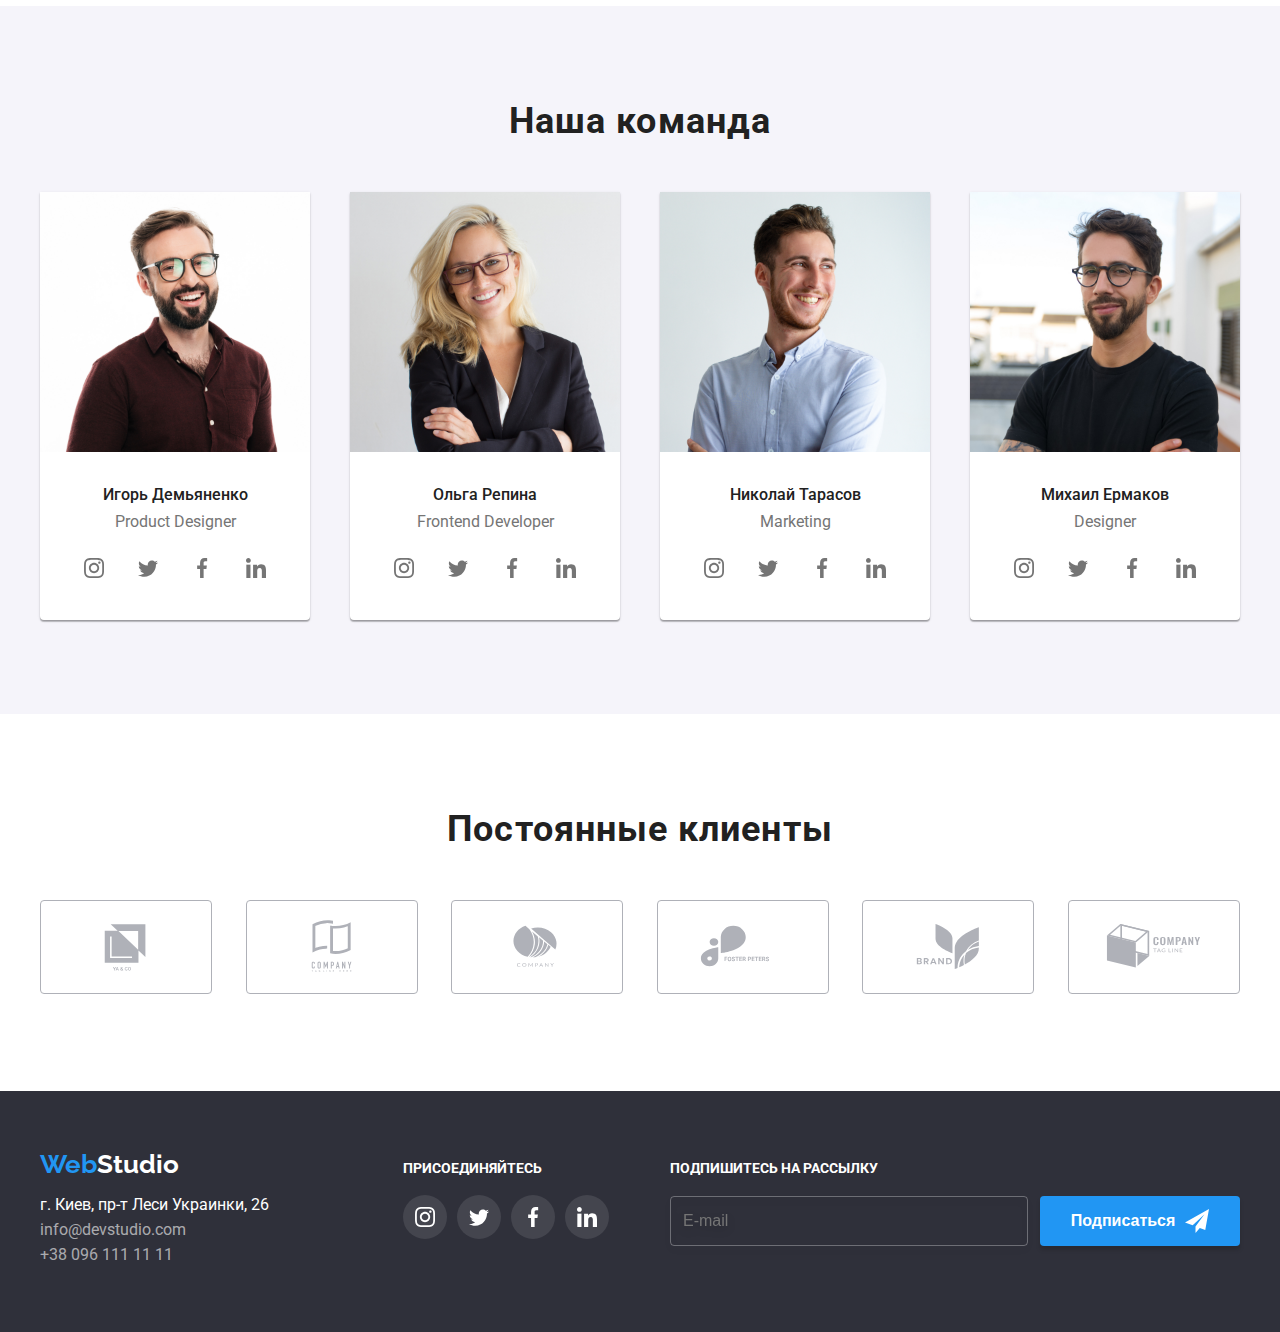
==== commit 5d4149a5: "updated due to the comments" ====
--- a/index.html
+++ b/index.html
@@ -155,7 +155,7 @@
       </section>
       <!-- Особенности -->
       <section class="section-features">
-        <div class="container">
+        <div class=>
           <h2 class="hide-text">Особенности</h2>
           <ul class="features-list">
             <li class="features-list-item">
@@ -499,19 +499,16 @@
                   <a href="" class="footer-address"
                     >г. Киев, пр-т Леси Украинки, 26</a
                   >
-                  <br />
                 </li>
                 <li>
                   <a href="mailto:info@devstudio.com" class="footer-contacts"
                     >info@devstudio.com</a
                   >
-                  <br />
                 </li>
                 <li>
                   <a href="tel:+38 096 111 11 11" class="footer-contacts"
                     >+38 096 111 11 11</a
                   >
-                  <br />
                 </li>
               </ul>
             </address>
--- a/css/style.css
+++ b/css/style.css
@@ -117,7 +117,7 @@
   letter-spacing: 0.02em;
   text-decoration: none;
   color: #757575;
-  margin-right: 50px;
+  margin-left: 50px;
   transition: 250ms cubic-bezier(0.4, 0, 0.2, 1);
   display: flex;
 }
@@ -528,7 +528,7 @@
 
 .social__icon {
   fill: var(--primary-text-color);
-  transition: 0.4s;
+  transition: 250ms cubic-bezier(0.4, 0, 0.2, 1);
 }
 
 /* Clients */
@@ -547,7 +547,7 @@
   border: 1px solid #afb1b8;
   border-radius: 4px;
   fill: #afb1b8;
-  transition: cubic-bezier(0.4, 0, 0.2, 1);
+  transition: 250ms cubic-bezier(0.4, 0, 0.2, 1);
 }
 
 .clients-icon:hover {
@@ -560,7 +560,7 @@
 .footer {
   background-color: var(--background-color);
   max-width: 1600px;
-  padding: 20px;
+  padding: 60px 20px;
 }
 
 .logo-footer {
@@ -602,6 +602,7 @@
 
 .footer-social-text {
   margin-bottom: 20px;
+  font-weight: 700;
   color: var(--primary-white-color);
   text-transform: uppercase;
   font-size: 14px;
@@ -639,6 +640,7 @@
   width: 358px;
   height: 50px;
   padding: 12px;
+  color: var(--primary-text-color);
   background-color: transparent;
   border: 1px solid rgba(255, 255, 255, 0.3);
   box-sizing: border-box;
